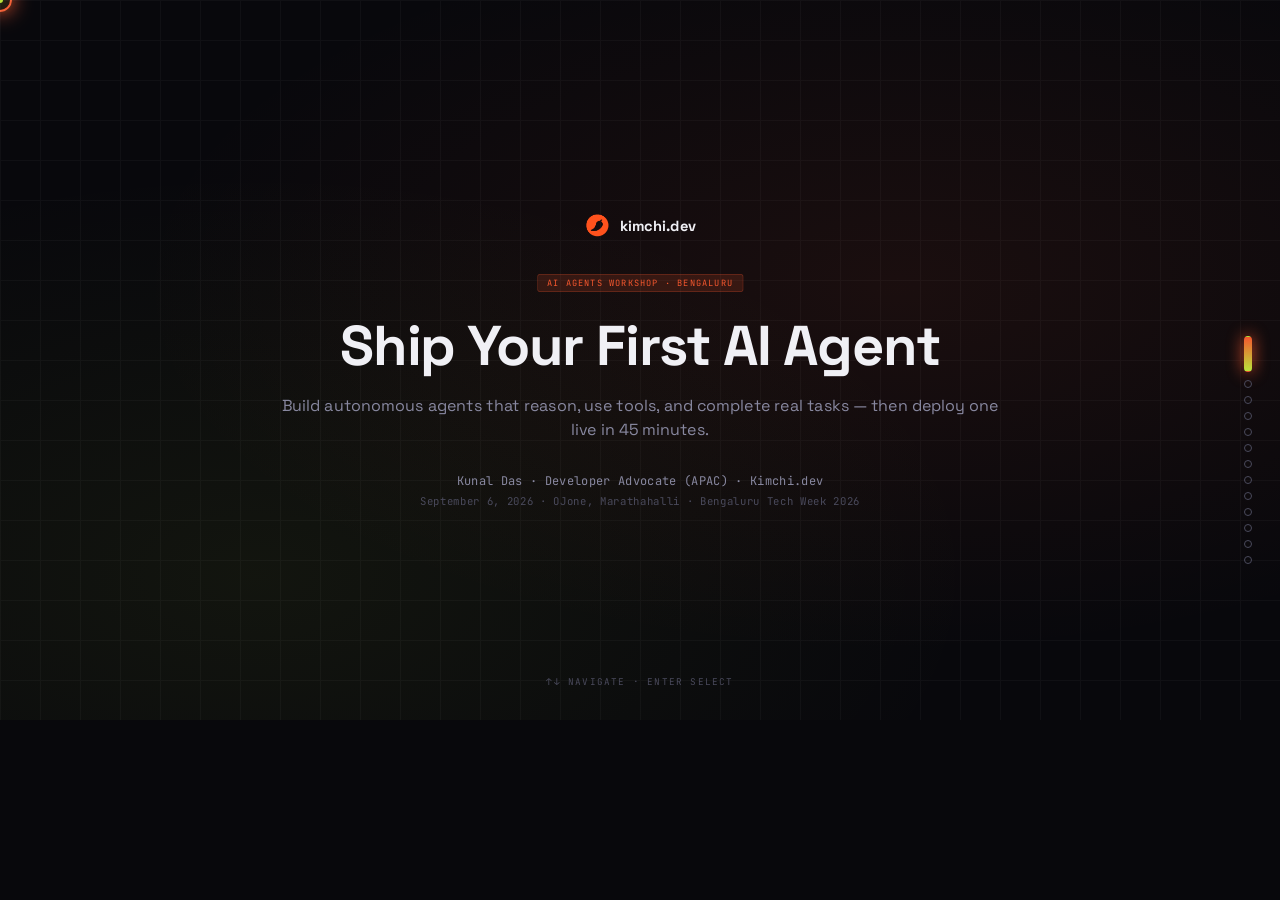
==== 2026/ai-agents-workshop-blr/index.html @ e50d5285 "Add AI Agents Workshop BLR deck (Sep 6, 2026)" ====
<!DOCTYPE html>
<html lang="en">
<head>
<meta charset="UTF-8">
<meta name="viewport" content="width=device-width, initial-scale=1.0">
<title>Ship Your First AI Agent — AI Agents Workshop BLR | Kunal Das</title>
<link rel="preconnect" href="https://fonts.googleapis.com">
<link rel="preconnect" href="https://fonts.gstatic.com" crossorigin>
<link href="https://fonts.googleapis.com/css2?family=Space+Grotesk:wght@400;500;600;700&family=JetBrains+Mono:wght@400;500;700&display=swap" rel="stylesheet">
<style>
/* === CSS PROPERTIES — KIMCHI BRAND === */
:root {
    --chili-red: #F4572E; --chili-red-dim: rgba(244,87,46,0.15);
    --kimchi-lime: #BBE33B; --kimchi-lime-dim: rgba(187,227,59,0.15);
    --terminal-black: #08080C; --panel-charcoal: #12121A;
    --panel-steel: #1E1E28; --hairline: #2A2A38;
    --off-white: #F0F0F5; --muted-gray: #8888A0; --dim-gray: #4A4A5C;
    --savings-green: #28C840; --alert-amber: #FEBC2E; --burn-red: #FF5F57;
    --font-display: 'Space Grotesk', system-ui, sans-serif;
    --font-body: 'Space Grotesk', system-ui, sans-serif;
    --font-mono: 'JetBrains Mono', monospace;
    --ease-expo: cubic-bezier(0.16,1,0.3,1);
    --ease-back: cubic-bezier(0.34,1.56,0.64,1);
}

/* === RESET === */
* { margin:0; padding:0; box-sizing:border-box; }
html,body { width:100%; height:100%; margin:0; overflow:hidden; background:var(--terminal-black); font-family:var(--font-body); color:var(--off-white); cursor:none; }

/* === VIEWPORT + STAGE === */
.deck-viewport { position:fixed; inset:0; overflow:hidden; background:var(--terminal-black); }
.deck-stage { position:absolute; left:0; top:0; width:1920px; height:1080px; overflow:hidden; transform-origin:0 0; background:var(--terminal-black); }
.slide { position:absolute; inset:0; width:1920px; height:1080px; overflow:hidden; display:block; visibility:hidden; opacity:0; pointer-events:none; background:var(--terminal-black); }
.slide.active,.slide.visible { visibility:visible; opacity:1; pointer-events:auto; z-index:1; }
img,video,canvas,svg { max-width:100%; max-height:100%; }

@media print {
    html,body { width:1920px; height:auto; overflow:visible; background:#fff; cursor:auto; }
    .deck-viewport { position:static; overflow:visible; background:#fff; }
    .deck-stage { position:static; width:auto; height:auto; transform:none !important; background:none; }
    .slide { position:relative; display:block !important; visibility:visible !important; opacity:1 !important; pointer-events:auto !important; width:1920px; height:1080px; break-after:page; page-break-after:always; }
    .slide:last-child { break-after:auto; page-break-after:auto; }
    .deck-controls,.custom-cursor,.cursor-dot,.page-indicator { display:none !important; }
}
@media (prefers-reduced-motion:reduce) { *,*::before,*::after { animation-duration:0.01ms !important; transition-duration:0.2s !important; } }

/* === CUSTOM CURSOR === */
.custom-cursor { position:fixed; width:24px; height:24px; border:2px solid var(--chili-red); border-radius:50%; pointer-events:none; z-index:10000; transform:translate(-50%,-50%); transition:width 0.2s var(--ease-expo),height 0.2s var(--ease-expo),border-color 0.2s,background 0.2s; box-shadow:0 0 20px var(--chili-red),inset 0 0 10px rgba(244,87,46,0.2); mix-blend-mode:screen; }
.cursor-dot { position:fixed; width:6px; height:6px; background:var(--kimchi-lime); border-radius:50%; pointer-events:none; z-index:10001; transform:translate(-50%,-50%); box-shadow:0 0 12px var(--kimchi-lime); }
.custom-cursor.hover { width:56px; height:56px; border-color:var(--kimchi-lime); background:rgba(187,227,59,0.1); box-shadow:0 0 40px var(--kimchi-lime); }

/* === PAGE INDICATOR === */
.page-indicator { position:fixed; right:28px; top:50%; transform:translateY(-50%); z-index:1000; display:flex; flex-direction:column; gap:8px; align-items:center; }
.page-dot { width:8px; height:8px; border-radius:50%; border:1px solid var(--dim-gray); background:transparent; cursor:none; transition:all 0.4s var(--ease-back); }
.page-dot:hover { border-color:var(--chili-red); transform:scale(1.4); }
.page-dot.active { width:8px; height:36px; border-radius:4px; background:linear-gradient(180deg,var(--chili-red),var(--kimchi-lime)); border-color:transparent; box-shadow:0 0 16px var(--chili-red); animation:dotPulse 2s ease-in-out infinite; }
.page-dot.completed { background:var(--kimchi-lime); border-color:transparent; box-shadow:0 0 6px var(--kimchi-lime); }
@keyframes dotPulse { 0%,100%{box-shadow:0 0 16px var(--chili-red);} 50%{box-shadow:0 0 28px var(--chili-red),0 0 48px rgba(244,87,46,0.3);} }

/* === SLIDE CHROME === */
.slide-inner { position:relative; width:100%; height:100%; padding:80px; display:flex; flex-direction:column; }
.section-tag { position:absolute; top:48px; left:80px; font-family:var(--font-mono); font-size:13px; letter-spacing:0.2em; text-transform:uppercase; padding:8px 18px; border:1px solid var(--hairline); border-radius:4px; background:rgba(18,18,26,0.8); backdrop-filter:blur(10px); display:flex; align-items:center; gap:10px; }
.section-tag::before { content:""; width:8px; height:8px; border-radius:50%; display:inline-block; }
.section-tag.setup { color:var(--kimchi-lime); border-color:rgba(187,227,59,0.4); } .section-tag.setup::before { background:var(--kimchi-lime); box-shadow:0 0 10px var(--kimchi-lime); }
.section-tag.problem { color:var(--burn-red); border-color:rgba(255,95,87,0.4); } .section-tag.problem::before { background:var(--burn-red); box-shadow:0 0 10px var(--burn-red); }
.section-tag.product { color:var(--chili-red); border-color:rgba(244,87,46,0.4); } .section-tag.product::before { background:var(--chili-red); box-shadow:0 0 10px var(--chili-red); }
.section-tag.how { color:var(--kimchi-lime); border-color:rgba(187,227,59,0.4); } .section-tag.how::before { background:var(--kimchi-lime); box-shadow:0 0 10px var(--kimchi-lime); }
.section-tag.governance { color:var(--alert-amber); border-color:rgba(254,188,46,0.4); } .section-tag.governance::before { background:var(--alert-amber); box-shadow:0 0 10px var(--alert-amber); }
.section-tag.challenge { color:var(--chili-red); border-color:rgba(244,87,46,0.4); } .section-tag.challenge::before { background:var(--chili-red); box-shadow:0 0 10px var(--chili-red); }
.section-tag.proof { color:var(--savings-green); border-color:rgba(40,200,64,0.4); } .section-tag.proof::before { background:var(--savings-green); box-shadow:0 0 10px var(--savings-green); }
.section-tag.demo { color:var(--kimchi-lime); border-color:rgba(187,227,59,0.4); } .section-tag.demo::before { background:var(--kimchi-lime); box-shadow:0 0 10px var(--kimchi-lime); }
.source-cite { position:absolute; bottom:40px; left:80px; font-family:var(--font-mono); font-size:14px; color:var(--muted-gray); }
.source-cite::before { content:"▸ "; color:var(--chili-red); }

/* === TYPOGRAPHY === */
.slide-title { font-family:var(--font-display); font-size:60px; line-height:1.15; letter-spacing:-0.02em; font-weight:700; color:var(--off-white); }
.slide-subtitle { font-size:24px; line-height:1.5; color:var(--muted-gray); font-weight:400; max-width:1100px; }
.h2 { font-family:var(--font-display); font-size:44px; line-height:1.15; font-weight:700; }
.h3 { font-size:26px; font-weight:600; line-height:1.25; }
.body-text { font-size:20px; line-height:1.6; color:var(--off-white); }
.body-lg { font-size:22px; line-height:1.5; color:var(--off-white); }
.caption { font-size:15px; color:var(--muted-gray); line-height:1.4; }
.mono { font-family:var(--font-mono); }
.accent-red { color:var(--chili-red); } .accent-lime { color:var(--kimchi-lime); } .accent-green { color:var(--savings-green); } .accent-amber { color:var(--alert-amber); } .accent-burn { color:var(--burn-red); }

/* === HERO NUMBERS === */
.hero-number { font-family:var(--font-display); font-size:100px; line-height:1.1; letter-spacing:-0.02em; font-weight:700; font-variant-numeric:tabular-nums; }
.big-stat { font-family:var(--font-display); font-size:64px; line-height:1.1; font-weight:700; font-variant-numeric:tabular-nums; }

/* === CARDS === */
.card { background:rgba(18,18,26,0.7); backdrop-filter:blur(12px); border:1px solid var(--hairline); border-radius:12px; padding:32px; }
.card-accent-red { border-left:3px solid var(--chili-red); } .card-accent-lime { border-left:3px solid var(--kimchi-lime); } .card-accent-burn { border-left:3px solid var(--burn-red); } .card-accent-amber { border-left:3px solid var(--alert-amber); } .card-accent-green { border-left:3px solid var(--savings-green); }

/* === TERMINAL === */
.terminal { background:var(--panel-charcoal); border:1px solid var(--hairline); border-radius:12px; overflow:hidden; box-shadow:0 20px 60px rgba(0,0,0,0.5); }
.terminal-titlebar { height:40px; background:var(--panel-steel); display:flex; align-items:center; padding:0 16px; gap:8px; border-bottom:1px solid var(--hairline); }
.terminal-dot { width:12px; height:12px; border-radius:50%; }
.terminal-dot.red { background:var(--burn-red); } .terminal-dot.yellow { background:var(--alert-amber); } .terminal-dot.green { background:var(--savings-green); }
.terminal-title { flex:1; text-align:center; font-family:var(--font-mono); font-size:14px; color:var(--muted-gray); }
.terminal-body { padding:24px; font-family:var(--font-mono); font-size:18px; line-height:1.7; color:var(--off-white); }
.terminal-body .prompt { color:var(--chili-red); } .terminal-body .cmd { color:var(--off-white); } .terminal-body .ok { color:var(--kimchi-lime); } .terminal-body .check { color:var(--savings-green); } .terminal-body .pending { color:var(--muted-gray); } .terminal-body .warn { color:var(--alert-amber); } .terminal-body .dim { color:var(--dim-gray); }
.cursor::after { content:"▋"; color:var(--chili-red); animation:blink 1s steps(1) infinite; }
@keyframes blink { 50%{opacity:0;} }

/* === QR CODE === */
.qr-container { background:var(--off-white); padding:20px; border-radius:12px; display:inline-block; }
.qr-container img { width:200px; height:200px; display:block; }
.qr-label { font-family:var(--font-mono); font-size:14px; color:var(--muted-gray); text-align:center; margin-top:12px; letter-spacing:0.1em; text-transform:uppercase; }

/* === LOGO === */
.kimchi-logo { display:inline-flex; align-items:center; gap:14px; }
.kimchi-logo img { width:40px; height:40px; }
.kimchi-logo-text { font-family:var(--font-display); font-size:22px; font-weight:700; color:var(--off-white); letter-spacing:-0.01em; }

/* === GRID HELPER === */
.grid-2 { display:grid; grid-template-columns:1fr 1fr; gap:32px; }
.grid-3 { display:grid; grid-template-columns:1fr 1fr 1fr; gap:24px; }
.grid-4 { display:grid; grid-template-columns:1fr 1fr 1fr 1fr; gap:24px; }

/* === FLOW ARROW === */
.flow-arrow { display:flex; align-items:center; justify-content:center; color:var(--chili-red); font-size:32px; }

/* === BADGE === */
.badge { display:inline-block; padding:4px 14px; border-radius:4px; font-family:var(--font-mono); font-size:13px; letter-spacing:0.1em; text-transform:uppercase; }
.badge-red { background:var(--chili-red-dim); color:var(--chili-red); border:1px solid rgba(244,87,46,0.3); }
.badge-lime { background:var(--kimchi-lime-dim); color:var(--kimchi-lime); border:1px solid rgba(187,227,59,0.3); }
.badge-amber { background:rgba(254,188,46,0.15); color:var(--alert-amber); border:1px solid rgba(254,188,46,0.3); }

/* === ENTRANCE ANIMATIONS === */
.bp-reveal-fade { opacity:0; animation:bp-anim-fade 600ms ease forwards; }
.bp-reveal-up { opacity:0; animation:bp-anim-up 700ms cubic-bezier(0.2,0.7,0.2,1) forwards; }
.bp-reveal-left { opacity:0; animation:bp-anim-left 700ms cubic-bezier(0.2,0.7,0.2,1) forwards; }
.bp-reveal-right { opacity:0; animation:bp-anim-right 700ms cubic-bezier(0.2,0.7,0.2,1) forwards; }
.bp-reveal-scale { opacity:0; animation:bp-anim-scale 700ms cubic-bezier(0.2,0.7,0.2,1) forwards; }
@keyframes bp-anim-fade { from{opacity:0;} to{opacity:1;} }
@keyframes bp-anim-up { from{opacity:0;transform:translateY(24px);} to{opacity:1;transform:translateY(0);} }
@keyframes bp-anim-left { from{opacity:0;transform:translateX(-32px);} to{opacity:1;transform:translateX(0);} }
@keyframes bp-anim-right { from{opacity:0;transform:translateX(32px);} to{opacity:1;transform:translateX(0);} }
@keyframes bp-anim-scale { from{opacity:0;transform:scale(0.94);} to{opacity:1;transform:scale(1);} }

/* === COVER SLIDE SPECIAL === */
.cover-bg { position:absolute; inset:0; background:radial-gradient(ellipse at 70% 40%, rgba(244,87,46,0.08), transparent 60%), radial-gradient(ellipse at 20% 80%, rgba(187,227,59,0.06), transparent 50%); }
.cover-grid-pattern { position:absolute; inset:0; opacity:0.03; background-image:linear-gradient(var(--off-white) 1px,transparent 1px),linear-gradient(90deg,var(--off-white) 1px,transparent 1px); background-size:60px 60px; }
</style>
</head>
<body>

<div class="custom-cursor" id="cursor"></div>
<div class="cursor-dot" id="cursorDot"></div>
<div class="page-indicator" id="pageIndicator"></div>

<div class="deck-viewport">
<div class="deck-stage" id="stage">

<!-- ============================================================
     Slide 1 — Cover / Title
     ============================================================ -->
<section class="slide active" id="slide-0">
<div class="cover-grid-pattern"></div>
<div class="cover-bg"></div>
<div class="slide-inner" style="justify-content:center;align-items:center;text-align:center;">
    <div class="bp-reveal-scale" style="margin-bottom:48px;">
        <div class="kimchi-logo" style="justify-content:center;">
            <img src="[data-uri]" alt="Kimchi logo">
            <span class="kimchi-logo-text">kimchi.dev</span>
        </div>
    </div>
    <div class="bp-reveal-up" style="animation-delay:0.15s;">
        <span class="badge badge-red">AI Agents Workshop · Bengaluru</span>
    </div>
    <h1 class="slide-title bp-reveal-up" style="font-size:84px;margin-top:32px;animation-delay:0.3s;">Ship Your First AI Agent</h1>
    <p class="slide-subtitle bp-reveal-up" style="margin-top:24px;animation-delay:0.45s;text-align:center;">Build autonomous agents that reason, use tools, and complete real tasks — then deploy one live in 45 minutes.</p>
    <div class="bp-reveal-up" style="margin-top:48px;animation-delay:0.6s;">
        <p class="mono" style="color:var(--muted-gray);font-size:18px;">Kunal Das · Developer Advocate (APAC) · Kimchi.dev</p>
        <p class="mono" style="color:var(--dim-gray);font-size:16px;margin-top:8px;">September 6, 2026 · OJone, Marathahalli · Bengaluru Tech Week 2026</p>
    </div>
    <div class="bp-reveal-fade" style="position:absolute;bottom:48px;left:50%;transform:translateX(-50%);animation-delay:0.8s;">
        <p class="mono" style="color:var(--dim-gray);font-size:14px;letter-spacing:0.2em;">↑↓ NAVIGATE · ENTER SELECT</p>
    </div>
</div>
</section>

<!-- ============================================================
     Slide 2 — Welcome + Setup
     ============================================================ -->
<section class="slide" id="slide-1">
<div class="slide-inner">
    <div class="section-tag setup">01 · Setup</div>
    <h2 class="slide-title bp-reveal-up" style="margin-top:60px;">Get Ready in 60 Seconds</h2>
    <p class="slide-subtitle bp-reveal-up" style="margin-top:16px;animation-delay:0.1s;">Install Kimchi, grab an API key, and register for the workshop.</p>
    <div style="display:grid;grid-template-columns:1.2fr 1fr;gap:40px;margin-top:48px;">
        <div class="bp-reveal-up" style="animation-delay:0.2s;">
            <div class="terminal">
                <div class="terminal-titlebar">
                    <span class="terminal-dot red"></span><span class="terminal-dot yellow"></span><span class="terminal-dot green"></span>
                    <span class="terminal-title">~/workshop — bash</span>
                </div>
                <div class="terminal-body">
                    <div><span class="prompt">$</span> <span class="cmd">curl -fsSL https://github.com/getkimchi/kimchi/releases/latest/download/install.sh | bash</span></div>
                    <div class="dim">↓ Installing Kimchi CLI...</div>
                    <div><span class="check">✓</span> <span class="ok">Kimchi installed</span> <span class="dim">v0.0.26</span></div>
                    <div style="height:12px;"></div>
                    <div><span class="prompt">$</span> <span class="cmd">kimchi setup</span></div>
                    <div class="dim">↓ Enter your API key when prompted</div>
                    <div><span class="check">✓</span> <span class="ok">Config saved to ~/.config/kimchi/config.json</span></div>
                    <div style="height:12px;"></div>
                    <div><span class="prompt">$</span> <span class="cmd">kimchi</span></div>
                    <div class="ok">Welcome to Kimchi — pick a /ferment workflow</div>
                    <div class="cursor"></div>
                </div>
            </div>
            <p class="caption bp-reveal-fade" style="margin-top:16px;animation-delay:0.4s;">Don't have an API key? We are distributing keys at the front desk. BYOK (OpenAI, Anthropic, GitHub Copilot) also works.</p>
        </div>
        <div class="bp-reveal-right" style="animation-delay:0.3s;display:flex;flex-direction:column;align-items:center;justify-content:center;">
            <div class="card card-accent-lime" style="text-align:center;padding:40px;">
                <h3 class="h3 accent-lime" style="margin-bottom:20px;">Scan to Register</h3>
                <div class="qr-container">
                    <img src="[data-uri]" alt="QR code for registration form">
                </div>
                <p class="qr-label">Registration Form</p>
                <p class="body-text" style="margin-top:20px;font-size:18px;">Drop your email + GitHub handle.<br>We'll send materials and your API key.</p>
            </div>
        </div>
    </div>
</div>
</section>

<!-- ============================================================
     Slide 3 — Why Agents Are Hard
     ============================================================ -->
<section class="slide" id="slide-2">
<div class="slide-inner">
    <div class="section-tag problem">02 · The Problem</div>
    <h2 class="slide-title bp-reveal-up" style="margin-top:60px;">Building Agents That <span class="accent-burn">Actually Work</span> Is Hard</h2>
    <p class="slide-subtitle bp-reveal-up" style="margin-top:16px;animation-delay:0.1s;">Everyone talks about AI agents. Almost no one ships one to production. Here's why.</p>
    <div class="grid-3" style="margin-top:56px;">
        <div class="card card-accent-burn bp-reveal-up" style="animation-delay:0.2s;">
            <div class="mono accent-burn" style="font-size:14px;letter-spacing:0.15em;margin-bottom:16px;">PROBLEM 01</div>
            <h3 class="h3" style="margin-bottom:16px;">Model Roulette</h3>
            <p class="body-text" style="color:var(--muted-gray);">Which model? GPT? Claude? DeepSeek? Each has strengths, weaknesses, and very different costs. Picking wrong means bad output or blown budgets.</p>
        </div>
        <div class="card card-accent-amber bp-reveal-up" style="animation-delay:0.35s;">
            <div class="mono accent-amber" style="font-size:14px;letter-spacing:0.15em;margin-bottom:16px;">PROBLEM 02</div>
            <h3 class="h3" style="margin-bottom:16px;">Tool Integration Hell</h3>
            <p class="body-text" style="color:var(--muted-gray);">Your agent needs to read files, call APIs, run code, search the web. Wiring each tool manually is fragile glue code that breaks on every update.</p>
        </div>
        <div class="card card-accent-red bp-reveal-up" style="animation-delay:0.5s;">
            <div class="mono accent-red" style="font-size:14px;letter-spacing:0.15em;margin-bottom:16px;">PROBLEM 03</div>
            <h3 class="h3" style="margin-bottom:16px;">No Guardrails</h3>
            <p class="body-text" style="color:var(--muted-gray);">Agents run autonomously — but who watches the spend? Who reviews the output? Without governance, you get hallucinations, security holes, and surprise bills.</p>
        </div>
    </div>
    <div class="bp-reveal-fade" style="margin-top:48px;animation-delay:0.7s;">
        <p class="body-lg" style="text-align:center;color:var(--off-white);">The gap between a <span class="accent-burn">cool demo</span> and a <span class="accent-lime">shipped product</span> is governance, cost control, and quality review.</p>
    </div>
    <div class="source-cite">kimchi.dev</div>
</div>
</section>

<!-- ============================================================
     Slide 4 — What Is an AI Agent?
     ============================================================ -->
<section class="slide" id="slide-3">
<div class="slide-inner">
    <div class="section-tag product">03 · Fundamentals</div>
    <h2 class="slide-title bp-reveal-up" style="margin-top:60px;">What Is an AI Agent?</h2>
    <p class="slide-subtitle bp-reveal-up" style="margin-top:16px;animation-delay:0.1s;">Not a chatbot. Not an API call. An autonomous system that reasons, decides, and acts.</p>
    <div style="display:grid;grid-template-columns:1fr 1fr 1fr;gap:32px;margin-top:56px;align-items:stretch;">
        <div class="card bp-reveal-up" style="animation-delay:0.2s;text-align:center;">
            <div style="font-size:48px;margin-bottom:20px;">🧠</div>
            <h3 class="h3 accent-red" style="margin-bottom:16px;">LLM Brain</h3>
            <p class="body-text" style="color:var(--muted-gray);">The reasoning engine. Takes context, decides what to do next, plans multi-step tasks. Not just generating text — choosing actions.</p>
        </div>
        <div class="card bp-reveal-up" style="animation-delay:0.35s;text-align:center;">
            <div style="font-size:48px;margin-bottom:20px;">🔧</div>
            <h3 class="h3 accent-lime" style="margin-bottom:16px;">Tools</h3>
            <p class="body-text" style="color:var(--muted-gray);">File I/O, shell commands, web search, API calls, code execution. The agent picks the right tool for the job — no manual glue code.</p>
        </div>
        <div class="card bp-reveal-up" style="animation-delay:0.5s;text-align:center;">
            <div style="font-size:48px;margin-bottom:20px;">🔁</div>
            <h3 class="h3 accent-amber" style="margin-bottom:16px;">Reasoning Loop</h3>
            <p class="body-text" style="color:var(--muted-gray);">Observe → Think → Act → Observe. The agent runs this loop autonomously until the task is done — or until guardrails stop it.</p>
        </div>
    </div>
    <div class="bp-reveal-scale" style="margin-top:56px;animation-delay:0.65s;">
        <div class="terminal" style="max-width:900px;margin:0 auto;">
            <div class="terminal-body" style="text-align:center;font-size:20px;">
                <span class="prompt">user:</span> <span class="cmd">Build me a portfolio website and deploy it</span><br>
                <span style="height:8px;display:block;"></span>
                <span class="ok">agent:</span> <span class="dim">→ plan milestones → scaffold project → write components → review quality → deploy</span> <span class="check">✓</span>
            </div>
        </div>
    </div>
    <div class="source-cite">docs.kimchi.dev</div>
</div>
</section>

<!-- ============================================================
     Slide 5 — Agent vs Chatbot: When to Use
     ============================================================ -->
<section class="slide" id="slide-4">
<div class="slide-inner">
    <div class="section-tag how">04 · When to Use</div>
    <h2 class="slide-title bp-reveal-up" style="margin-top:60px;">Agent vs Chatbot — Know the Difference</h2>
    <p class="slide-subtitle bp-reveal-up" style="margin-top:16px;animation-delay:0.1s;">Agents are powerful. They are also expensive and unpredictable. Use the right tool.</p>
    <div class="grid-2" style="margin-top:56px;">
        <div class="card card-accent-amber bp-reveal-left" style="animation-delay:0.2s;">
            <div style="display:flex;align-items:center;gap:16px;margin-bottom:24px;">
                <span style="font-size:36px;">💬</span>
                <h3 class="h3 accent-amber">Chatbot</h3>
            </div>
            <p class="mono" style="color:var(--muted-gray);font-size:14px;margin-bottom:20px;letter-spacing:0.1em;">SINGLE TURN · NO TOOLS · NO AUTONOMY</p>
            <div style="display:flex;flex-direction:column;gap:16px;">
                <div><span class="accent-green">✓</span> <span class="body-text">Answering questions, generating text</span></div>
                <div><span class="accent-green">✓</span> <span class="body-text">Summarization, translation, brainstorming</span></div>
                <div><span class="accent-green">✓</span> <span class="body-text">Cheap, predictable, fast</span></div>
                <div style="height:1px;background:var(--hairline);margin:8px 0;"></div>
                <div><span class="accent-burn">✗</span> <span class="body-text" style="color:var(--muted-gray);">Cannot take actions or run code</span></div>
                <div><span class="accent-burn">✗</span> <span class="body-text" style="color:var(--muted-gray);">No memory across sessions</span></div>
            </div>
        </div>
        <div class="card card-accent-lime bp-reveal-right" style="animation-delay:0.35s;">
            <div style="display:flex;align-items:center;gap:16px;margin-bottom:24px;">
                <span style="font-size:36px;">🤖</span>
                <h3 class="h3 accent-lime">Agent</h3>
            </div>
            <p class="mono" style="color:var(--muted-gray);font-size:14px;margin-bottom:20px;letter-spacing:0.1em;">MULTI-STEP · TOOL USE · AUTONOMOUS</p>
            <div style="display:flex;flex-direction:column;gap:16px;">
                <div><span class="accent-green">✓</span> <span class="body-text">Build, test, and deploy real software</span></div>
                <div><span class="accent-green">✓</span> <span class="body-text">Multi-step tasks with self-correction</span></div>
                <div><span class="accent-green">✓</span> <span class="body-text">Uses tools, reads files, runs commands</span></div>
                <div style="height:1px;background:var(--hairline);margin:8px 0;"></div>
                <div><span class="accent-burn">!</span> <span class="body-text" style="color:var(--muted-gray);">Needs guardrails — spend caps, review</span></div>
                <div><span class="accent-burn">!</span> <span class="body-text" style="color:var(--muted-gray);">More tokens, more cost, less predictable</span></div>
            </div>
        </div>
    </div>
    <div class="bp-reveal-fade" style="margin-top:40px;animation-delay:0.55s;">
        <p class="body-lg" style="text-align:center;color:var(--muted-gray);"><span class="accent-red">Rule of thumb:</span> If the task needs one response, use a chatbot. If it needs a plan, tools, and multiple steps — use an agent.</p>
    </div>
    <div class="source-cite">docs.kimchi.dev/concepts/agents</div>
</div>
</section>

<!-- ============================================================
     Slide 6 — What Is Kimchi?
     ============================================================ -->
<section class="slide" id="slide-5">
<div class="slide-inner">
    <div class="section-tag product">05 · The Platform</div>
    <h2 class="slide-title bp-reveal-up" style="margin-top:60px;">What Is <span class="accent-red">Kimchi</span>?</h2>
    <p class="slide-subtitle bp-reveal-up" style="margin-top:16px;animation-delay:0.1s;">A CLI coding agent, inference layer, and spend console — all in one. Powered by open-source models.</p>
    <div class="grid-4" style="margin-top:56px;">
        <div class="card card-accent-red bp-reveal-up" style="animation-delay:0.2s;">
            <div class="mono accent-red" style="font-size:13px;letter-spacing:0.15em;margin-bottom:16px;">PILLAR 01</div>
            <h3 class="h3" style="margin-bottom:12px;">Models</h3>
            <p class="body-text" style="color:var(--muted-gray);font-size:18px;">Multi-model orchestration. 50+ models. No lock-in. Open-source first.</p>
        </div>
        <div class="card card-accent-lime bp-reveal-up" style="animation-delay:0.3s;">
            <div class="mono accent-lime" style="font-size:13px;letter-spacing:0.15em;margin-bottom:16px;">PILLAR 02</div>
            <h3 class="h3" style="margin-bottom:12px;">Data</h3>
            <p class="body-text" style="color:var(--muted-gray);font-size:18px;">VPC deployment. Data residency. Open-weight models that can't call home.</p>
        </div>
        <div class="card card-accent-amber bp-reveal-up" style="animation-delay:0.4s;">
            <div class="mono accent-amber" style="font-size:13px;letter-spacing:0.15em;margin-bottom:16px;">PILLAR 03</div>
            <h3 class="h3" style="margin-bottom:12px;">Quality</h3>
            <p class="body-text" style="color:var(--muted-gray);font-size:18px;">Every task graded before it ships. Evaluator role self-verifies each milestone.</p>
        </div>
        <div class="card card-accent-green bp-reveal-up" style="animation-delay:0.5s;">
            <div class="mono accent-green" style="font-size:13px;letter-spacing:0.15em;margin-bottom:16px;">PILLAR 04</div>
            <h3 class="h3" style="margin-bottom:12px;">Spend</h3>
            <p class="body-text" style="color:var(--muted-gray);font-size:18px;">Per-developer, per-team, per-tag cost attribution. Hard budget caps that enforce.</p>
        </div>
    </div>
    <div class="bp-reveal-scale" style="margin-top:48px;animation-delay:0.65s;">
        <div class="terminal" style="max-width:700px;margin:0 auto;">
            <div class="terminal-body" style="text-align:center;font-size:22px;">
                <span class="dim">The governed AI coding platform.</span><br>
                <span class="ok">Build with freedom. Start in 60 seconds.</span>
            </div>
        </div>
    </div>
    <div class="source-cite">kimchi.dev</div>
</div>
</section>

<!-- ============================================================
     Slide 7 — Multi-Model Orchestration
     ============================================================ -->
<section class="slide" id="slide-6">
<div class="slide-inner">
    <div class="section-tag how">06 · How It Works</div>
    <h2 class="slide-title bp-reveal-up" style="margin-top:60px;">Multi-Model Orchestration</h2>
    <p class="slide-subtitle bp-reveal-up" style="margin-top:16px;animation-delay:0.1s;">Different models for different jobs. Kimchi routes automatically — you get the best output at the lowest cost.</p>
    <div style="display:flex;align-items:center;justify-content:center;gap:24px;margin-top:64px;">
        <div class="card card-accent-red bp-reveal-left" style="animation-delay:0.2s;text-align:center;width:260px;">
            <div class="mono accent-red" style="font-size:14px;letter-spacing:0.15em;margin-bottom:12px;">ROLE</div>
            <h3 class="h3 accent-red" style="margin-bottom:16px;">Orchestrator</h3>
            <p class="body-text" style="color:var(--muted-gray);font-size:18px;">Main loop. Classifies the task, decides who does what, delegates.</p>
            <p class="mono" style="color:var(--dim-gray);font-size:13px;margin-top:16px;">e.g. kimi-k2.7</p>
        </div>
        <div class="flow-arrow bp-reveal-fade" style="animation-delay:0.35s;">→</div>
        <div class="card card-accent-lime bp-reveal-up" style="animation-delay:0.4s;text-align:center;width:260px;">
            <div class="mono accent-lime" style="font-size:14px;letter-spacing:0.15em;margin-bottom:12px;">ROLE</div>
            <h3 class="h3 accent-lime" style="margin-bottom:16px;">Builder</h3>
            <p class="body-text" style="color:var(--muted-gray);font-size:18px;">Writes the code. Implements features, fixes bugs, runs tests.</p>
            <p class="mono" style="color:var(--dim-gray);font-size:13px;margin-top:16px;">e.g. minimax-m3</p>
        </div>
        <div class="flow-arrow bp-reveal-fade" style="animation-delay:0.55s;">→</div>
        <div class="card card-accent-amber bp-reveal-right" style="animation-delay:0.6s;text-align:center;width:260px;">
            <div class="mono accent-amber" style="font-size:14px;letter-spacing:0.15em;margin-bottom:12px;">ROLE</div>
            <h3 class="h3 accent-amber" style="margin-bottom:16px;">Reviewer</h3>
            <p class="body-text" style="color:var(--muted-gray);font-size:18px;">Grades every output. Catches bugs, enforces quality before it ships.</p>
            <p class="mono" style="color:var(--dim-gray);font-size:13px;margin-top:16px;">e.g. claude-sonnet</p>
        </div>
    </div>
    <div class="bp-reveal-fade" style="margin-top:56px;animation-delay:0.75s;">
        <div class="grid-3" style="max-width:1100px;margin:0 auto;">
            <div style="text-align:center;"><span class="big-stat accent-lime">1/13</span><p class="caption" style="margin-top:8px;">Cost of frontier models</p></div>
            <div style="text-align:center;"><span class="big-stat accent-red">50+</span><p class="caption" style="margin-top:8px;">Models supported</p></div>
            <div style="text-align:center;"><span class="big-stat accent-amber">0</span><p class="caption" style="margin-top:8px;">Lock-in. Ever.</p></div>
        </div>
    </div>
    <div class="source-cite">kimchi.dev · app.kimchi.dev</div>
</div>
</section>

<!-- ============================================================
     Slide 8 — /ferment Workflow
     ============================================================ -->
<section class="slide" id="slide-7">
<div class="slide-inner">
    <div class="section-tag how">07 · Feature Deep Dive</div>
    <h2 class="slide-title bp-reveal-up" style="margin-top:60px;"><span class="accent-red">/ferment</span> — Multi-Session Projects</h2>
    <p class="slide-subtitle bp-reveal-up" style="margin-top:16px;animation-delay:0.1s;">Break a task into milestones, self-evaluate, and deliver — with minimal interruptions. State persists across sessions.</p>
    <div style="display:grid;grid-template-columns:1fr 1.3fr;gap:40px;margin-top:48px;">
        <div class="bp-reveal-left" style="animation-delay:0.2s;">
            <div style="display:flex;flex-direction:column;gap:20px;">
                <div class="card card-accent-red" style="padding:24px;">
                    <div class="mono accent-red" style="font-size:13px;margin-bottom:8px;">STEP 01</div>
                    <h3 class="h3" style="font-size:22px;margin-bottom:8px;">Plan</h3>
                    <p class="body-text" style="color:var(--muted-gray);font-size:18px;">Agent breaks the goal into structured milestones with clear acceptance criteria.</p>
                </div>
                <div class="card card-accent-lime" style="padding:24px;">
                    <div class="mono accent-lime" style="font-size:13px;margin-bottom:8px;">STEP 02</div>
                    <h3 class="h3" style="font-size:22px;margin-bottom:8px;">Build + Self-Evaluate</h3>
                    <p class="body-text" style="color:var(--muted-gray);font-size:18px;">Each milestone is built, then graded by the reviewer role before moving on.</p>
                </div>
                <div class="card card-accent-green" style="padding:24px;">
                    <div class="mono accent-green" style="font-size:13px;margin-bottom:8px;">STEP 03</div>
                    <h3 class="h3" style="font-size:22px;margin-bottom:8px;">Deliver</h3>
                    <p class="body-text" style="color:var(--muted-gray);font-size:18px;">Quality-verified output. State saved — resume any session, pick up where you left off.</p>
                </div>
            </div>
        </div>
        <div class="bp-reveal-right" style="animation-delay:0.35s;">
            <div class="terminal">
                <div class="terminal-titlebar">
                    <span class="terminal-dot red"></span><span class="terminal-dot yellow"></span><span class="terminal-dot green"></span>
                    <span class="terminal-title">~/my-portfolio — kimchi</span>
                </div>
                <div class="terminal-body" style="font-size:16px;">
                    <div><span class="prompt">$</span> <span class="cmd">kimchi --ferment "Build a portfolio website"</span></div>
                    <div class="dim">↓ Analyzing task...</div>
                    <div style="height:8px;"></div>
                    <div><span class="warn">▸ MILESTONE 1:</span> <span class="cmd">Scaffold project structure</span></div>
                    <div class="dim">  Planning files, components, routing...</div>
                    <div><span class="check">✓</span> <span class="ok">Complete — index.html, style.css, app.js</span></div>
                    <div style="height:8px;"></div>
                    <div><span class="warn">▸ MILESTONE 2:</span> <span class="cmd">Build hero + about sections</span></div>
                    <div class="dim">  Writing components...</div>
                    <div><span class="check">✓</span> <span class="ok">Reviewer grade: 92/100</span></div>
                    <div style="height:8px;"></div>
                    <div><span class="warn">▸ MILESTONE 3:</span> <span class="cmd">Add projects gallery</span></div>
                    <div class="dim">  Building responsive grid...</div>
                    <div><span class="pending">● In progress...</span></div>
                    <div class="cursor"></div>
                </div>
            </div>
            <p class="caption bp-reveal-fade" style="margin-top:16px;animation-delay:0.5s;">State persists in .kimchi/ferments/ — close the terminal, come back tomorrow, pick up exactly here.</p>
        </div>
    </div>
    <div class="source-cite">docs.kimchi.dev/ferment</div>
</div>
</section>

<!-- ============================================================
     Slide 9 — Tool Use & Guardrails
     ============================================================ -->
<section class="slide" id="slide-8">
<div class="slide-inner">
    <div class="section-tag governance">08 · Governance</div>
    <h2 class="slide-title bp-reveal-up" style="margin-top:60px;">Tools + Guardrails = <span class="accent-lime">Trust</span></h2>
    <p class="slide-subtitle bp-reveal-up" style="margin-top:16px;animation-delay:0.1s;">Agents need tools to be useful. They need guardrails to be safe. Kimchi gives you both.</p>
    <div class="grid-2" style="margin-top:56px;">
        <div class="bp-reveal-left" style="animation-delay:0.2s;">
            <h3 class="h3 accent-lime" style="margin-bottom:24px;">Built-in Tools</h3>
            <div style="display:flex;flex-direction:column;gap:16px;">
                <div class="card" style="padding:20px;display:flex;align-items:center;gap:16px;">
                    <span style="font-size:24px;">📁</span>
                    <div><span class="body-text" style="font-weight:600;">File I/O</span><p class="caption">Read, write, edit project files</p></div>
                </div>
                <div class="card" style="padding:20px;display:flex;align-items:center;gap:16px;">
                    <span style="font-size:24px;">🖥️</span>
                    <div><span class="body-text" style="font-weight:600;">Shell Commands</span><p class="caption">Run builds, tests, git, npm</p></div>
                </div>
                <div class="card" style="padding:20px;display:flex;align-items:center;gap:16px;">
                    <span style="font-size:24px;">🔌</span>
                    <div><span class="body-text" style="font-weight:600;">MCP Servers</span><p class="caption">Connect any external tool or API</p></div>
                </div>
                <div class="card" style="padding:20px;display:flex;align-items:center;gap:16px;">
                    <span style="font-size:24px;">🌐</span>
                    <div><span class="body-text" style="font-weight:600;">Web Search</span><p class="caption">Research docs, APIs, current info</p></div>
                </div>
            </div>
        </div>
        <div class="bp-reveal-right" style="animation-delay:0.35s;">
            <h3 class="h3 accent-amber" style="margin-bottom:24px;">Guardrails</h3>
            <div style="display:flex;flex-direction:column;gap:16px;">
                <div class="card card-accent-amber" style="padding:20px;">
                    <span class="body-text" style="font-weight:600;">💰 Spend Caps</span>
                    <p class="body-text" style="color:var(--muted-gray);font-size:18px;margin-top:6px;">Hard budget limits at user, team, API key, and org level. Enforces, not just alerts.</p>
                </div>
                <div class="card card-accent-red" style="padding:20px;">
                    <span class="body-text" style="font-weight:600;">🔐 Permissions</span>
                    <p class="body-text" style="color:var(--muted-gray);font-size:18px;margin-top:6px;">Approve or deny tool calls before execution. Fine-grained control over what the agent can touch.</p>
                </div>
                <div class="card card-accent-lime" style="padding:20px;">
                    <span class="body-text" style="font-weight:600;">✅ Quality Review</span>
                    <p class="body-text" style="color:var(--muted-gray);font-size:18px;margin-top:6px;">Reviewer model grades every milestone. Nothing ships without a passing score.</p>
                </div>
                <div class="card card-accent-green" style="padding:20px;">
                    <span class="body-text" style="font-weight:600;">📊 Cost Attribution</span>
                    <p class="body-text" style="color:var(--muted-gray);font-size:18px;margin-top:6px;">Tag sessions with /tags. See exactly who spent what, on which model, for which project.</p>
                </div>
            </div>
        </div>
    </div>
    <div class="source-cite">docs.kimchi.dev/governance</div>
</div>
</section>

<!-- ============================================================
     Slide 10 — Live Demo
     ============================================================ -->
<section class="slide" id="slide-9">
<div class="slide-inner">
    <div class="section-tag demo">09 · Live Demo</div>
    <h2 class="slide-title bp-reveal-up" style="margin-top:60px;">Watch It Build</h2>
    <p class="slide-subtitle bp-reveal-up" style="margin-top:16px;animation-delay:0.1s;">One prompt. Multi-model orchestration. /ferment workflow. Quality-reviewed output.</p>
    <div class="bp-reveal-scale" style="margin-top:48px;animation-delay:0.2s;">
        <div class="terminal" style="max-width:1100px;margin:0 auto;">
            <div class="terminal-titlebar">
                <span class="terminal-dot red"></span><span class="terminal-dot yellow"></span><span class="terminal-dot green"></span>
                <span class="terminal-title">~/demo-portfolio — kimchi</span>
            </div>
            <div class="terminal-body" style="font-size:17px;">
                <div><span class="prompt">›</span> <span class="cmd">Build me a portfolio website with a hero section, about me, and a projects gallery. Deploy-ready.</span></div>
                <div style="height:12px;"></div>
                <div class="dim">→ Orchestrator: classifying task... routing to builder (minimax-m3)</div>
                <div style="height:8px;"></div>
                <div><span class="warn">▸ MILESTONE 1/4:</span> <span class="cmd">Scaffold project</span></div>
                <div class="dim">  Creating index.html, styles.css, script.js...</div>
                <div><span class="check">✓</span> <span class="ok">Done · Reviewer: 95/100</span></div>
                <div style="height:8px;"></div>
                <div><span class="warn">▸ MILESTONE 2/4:</span> <span class="cmd">Hero section</span></div>
                <div class="dim">  Building responsive hero with gradient background...</div>
                <div><span class="check">✓</span> <span class="ok">Done · Reviewer: 91/100</span></div>
                <div style="height:8px;"></div>
                <div><span class="warn">▸ MILESTONE 3/4:</span> <span class="cmd">About + Projects gallery</span></div>
                <div class="dim">  Writing bio section, building card grid...</div>
                <div><span class="check">✓</span> <span class="ok">Done · Reviewer: 88/100</span></div>
                <div style="height:8px;"></div>
                <div><span class="warn">▸ MILESTONE 4/4:</span> <span class="cmd">Polish + responsive</span></div>
                <div class="dim">  Adding mobile breakpoints, smooth scroll, animations...</div>
                <div><span class="check">✓</span> <span class="ok">Done · Reviewer: 93/100</span></div>
                <div style="height:12px;"></div>
                <div class="ok">━━━━━━━━━━━━━━━━━━━━━━━━━━━━━━</div>
                <div><span class="ok">✓ BUILD COMPLETE</span> <span class="dim">· 4/4 milestones · avg score 92/100</span></div>
                <div class="dim">  Tokens: 12,847 · Cost: $0.04 · Time: 2m 14s</div>
                <div class="cursor"></div>
            </div>
        </div>
    </div>
    <p class="caption bp-reveal-fade" style="text-align:center;margin-top:24px;animation-delay:0.4s;">That is what you are about to do. Your turn.</p>
    <div class="source-cite">app.kimchi.dev</div>
</div>
</section>

<!-- ============================================================
     Slide 11 — The Challenge: "Ship It"
     ============================================================ -->
<section class="slide" id="slide-10">
<div class="slide-inner">
    <div class="section-tag challenge">10 · Challenge</div>
    <h2 class="slide-title bp-reveal-up" style="margin-top:60px;">The <span class="accent-red">Ship It</span> Challenge</h2>
    <p class="slide-subtitle bp-reveal-up" style="margin-top:16px;animation-delay:0.1s;">Build a portfolio website with Kimchi. Deploy it live. Win Kimchi swag.</p>
    <div style="display:grid;grid-template-columns:1.3fr 1fr;gap:40px;margin-top:48px;">
        <div class="bp-reveal-left" style="animation-delay:0.2s;">
            <div class="card card-accent-red" style="padding:36px;">
                <h3 class="h3 accent-red" style="margin-bottom:24px;">The Rules</h3>
                <div style="display:flex;flex-direction:column;gap:18px;">
                    <div style="display:flex;gap:16px;align-items:flex-start;">
                        <span class="mono accent-red" style="font-size:24px;font-weight:700;">01</span>
                        <div><span class="body-text" style="font-weight:600;">Build a portfolio website</span><p class="body-text" style="color:var(--muted-gray);font-size:18px;">Hero, about, projects gallery. Your portfolio, your design.</p></div>
                    </div>
                    <div style="display:flex;gap:16px;align-items:flex-start;">
                        <span class="mono accent-red" style="font-size:24px;font-weight:700;">02</span>
                        <div><span class="body-text" style="font-weight:600;">Use Kimchi</span><p class="body-text" style="color:var(--muted-gray);font-size:18px;">/ferment, multi-model, tools — use what you learned.</p></div>
                    </div>
                    <div style="display:flex;gap:16px;align-items:flex-start;">
                        <span class="mono accent-red" style="font-size:24px;font-weight:700;">03</span>
                        <div><span class="body-text" style="font-weight:600;">Deploy it live</span><p class="body-text" style="color:var(--muted-gray);font-size:18px;">Vercel or GitHub Pages. Must be a real URL.</p></div>
                    </div>
                    <div style="display:flex;gap:16px;align-items:flex-start;">
                        <span class="mono accent-red" style="font-size:24px;font-weight:700;">04</span>
                        <div><span class="body-text" style="font-weight:600;">Submit before 10:50 AM</span><p class="body-text" style="color:var(--muted-gray);font-size:18px;">Scan the QR → fill the form with your live URL + repo.</p></div>
                    </div>
                </div>
                <div style="margin-top:32px;padding-top:24px;border-top:1px solid var(--hairline);">
                    <div style="display:flex;align-items:center;gap:16px;">
                        <span style="font-size:32px;">🏆</span>
                        <div><span class="h3 accent-lime">Prize: Kimchi Swag</span><p class="caption">Stickers, t-shirt, and bragging rights. Judged on design, functionality, and creative use of Kimchi features.</p></div>
                    </div>
                </div>
            </div>
        </div>
        <div class="bp-reveal-right" style="animation-delay:0.35s;display:flex;flex-direction:column;align-items:center;justify-content:center;">
            <div class="card card-accent-lime" style="text-align:center;padding:40px;">
                <h3 class="h3 accent-lime" style="margin-bottom:20px;">Submit Your Project</h3>
                <div class="qr-container">
                    <img src="[data-uri]" alt="QR code for challenge submission form">
                </div>
                <p class="qr-label">Submission Form</p>
                <p class="body-text" style="margin-top:20px;font-size:18px;">Scan when your site is live.<br>Need: deployed URL + repo link.</p>
            </div>
        </div>
    </div>
</div>
</section>

<!-- ============================================================
     Slide 12 — Deploy Quick-Start
     ============================================================ -->
<section class="slide" id="slide-11">
<div class="slide-inner">
    <div class="section-tag setup">11 · Deploy</div>
    <h2 class="slide-title bp-reveal-up" style="margin-top:60px;">Deploy in 60 Seconds</h2>
    <p class="slide-subtitle bp-reveal-up" style="margin-top:16px;animation-delay:0.1s;">Two paths. Pick one. Get a live URL.</p>
    <div class="grid-2" style="margin-top:56px;">
        <div class="bp-reveal-left" style="animation-delay:0.2s;">
            <div class="card card-accent-lime" style="padding:32px;">
                <div style="display:flex;align-items:center;gap:12px;margin-bottom:24px;">
                    <span style="font-size:28px;">▲</span>
                    <h3 class="h3 accent-lime">Vercel</h3>
                    <span class="badge badge-lime">Fastest</span>
                </div>
                <div class="terminal">
                    <div class="terminal-body" style="font-size:16px;">
                        <div><span class="prompt">$</span> <span class="cmd">npm i -g vercel</span></div>
                        <div><span class="prompt">$</span> <span class="cmd">vercel</span></div>
                        <div class="dim">? Set up and deploy? → Y</div>
                        <div class="dim">? Project name? → my-portfolio</div>
                        <div class="dim">? Framework? → Other / Static</div>
                        <div style="height:8px;"></div>
                        <div><span class="check">✓</span> <span class="ok">Deployed!</span></div>
                        <div class="ok">→ https://my-portfolio.vercel.app</div>
                        <div class="cursor"></div>
                    </div>
                </div>
                <p class="caption" style="margin-top:16px;">Zero config for static sites. Just run <span class="mono accent-lime">vercel</span> in your project folder.</p>
            </div>
        </div>
        <div class="bp-reveal-right" style="animation-delay:0.35s;">
            <div class="card card-accent-amber" style="padding:32px;">
                <div style="display:flex;align-items:center;gap:12px;margin-bottom:24px;">
                    <span style="font-size:28px;">🐙</span>
                    <h3 class="h3 accent-amber">GitHub Pages</h3>
                    <span class="badge badge-amber">Free Forever</span>
                </div>
                <div class="terminal">
                    <div class="terminal-body" style="font-size:16px;">
                        <div><span class="prompt">$</span> <span class="cmd">git init && git add . && git commit -m "portfolio"</span></div>
                        <div><span class="prompt">$</span> <span class="cmd">gh repo create my-portfolio --public --source=. --push</span></div>
                        <div><span class="prompt">$</span> <span class="cmd">gh repo edit --enable-website</span></div>
                        <div style="height:8px;"></div>
                        <div><span class="check">✓</span> <span class="ok">GitHub Pages enabled</span></div>
                        <div class="ok">→ https://user.github.io/my-portfolio</div>
                        <div class="cursor"></div>
                    </div>
                </div>
                <p class="caption" style="margin-top:16px;">Push to GitHub, enable Pages in repo settings. Or use <span class="mono accent-amber">gh repo edit --enable-website</span>.</p>
            </div>
        </div>
    </div>
    <div class="bp-reveal-fade" style="margin-top:32px;animation-delay:0.5s;">
        <div class="card" style="padding:20px 32px;display:flex;align-items:center;gap:16px;max-width:800px;margin:0 auto;">
            <span style="font-size:24px;">💡</span>
            <p class="body-text" style="font-size:18px;">Ask Kimchi to deploy for you — <span class="mono accent-lime">"deploy this to Vercel"</span> — it can run the CLI for you.</p>
        </div>
    </div>
</div>
</section>

<!-- ============================================================
     Slide 13 — Resources + Q&A + Feedback
     ============================================================ -->
<section class="slide" id="slide-12">
<div class="cover-grid-pattern"></div>
<div class="cover-bg"></div>
<div class="slide-inner" style="justify-content:center;align-items:center;text-align:center;">
    <div class="bp-reveal-scale" style="margin-bottom:32px;">
        <div class="kimchi-logo" style="justify-content:center;">
            <img src="[data-uri]" alt="Kimchi logo">
            <span class="kimchi-logo-text">kimchi.dev</span>
        </div>
    </div>
    <h2 class="slide-title bp-reveal-up" style="animation-delay:0.15s;">Questions?</h2>
    <p class="slide-subtitle bp-reveal-up" style="margin-top:16px;animation-delay:0.25s;text-align:center;">Keep building. Here's everything you need.</p>
    <div class="grid-3 bp-reveal-up" style="margin-top:56px;animation-delay:0.35s;max-width:1100px;gap:24px;">
        <div class="card card-accent-red" style="padding:28px;text-align:center;">
            <div style="font-size:32px;margin-bottom:12px;">📖</div>
            <h3 class="h3 accent-red" style="font-size:20px;">Docs</h3>
            <p class="mono" style="color:var(--muted-gray);font-size:16px;margin-top:8px;">docs.kimchi.dev</p>
        </div>
        <div class="card card-accent-lime" style="padding:28px;text-align:center;">
            <div style="font-size:32px;margin-bottom:12px;">💬</div>
            <h3 class="h3 accent-lime" style="font-size:20px;">Discord</h3>
            <p class="mono" style="color:var(--muted-gray);font-size:16px;margin-top:8px;">discord.gg/getkimchi</p>
        </div>
        <div class="card card-accent-amber" style="padding:28px;text-align:center;">
            <div style="font-size:32px;margin-bottom:12px;">⭐</div>
            <h3 class="h3 accent-amber" style="font-size:20px;">GitHub</h3>
            <p class="mono" style="color:var(--muted-gray);font-size:16px;margin-top:8px;">github.com/getkimchi/kimchi</p>
        </div>
    </div>
    <div class="bp-reveal-up" style="margin-top:48px;animation-delay:0.5s;display:flex;align-items:center;gap:40px;">
        <div style="text-align:right;">
            <h3 class="h3 accent-lime" style="font-size:22px;">Tell us how we did</h3>
            <p class="caption" style="margin-top:8px;">2 minutes. Be brutally honest.</p>
        </div>
        <div class="qr-container" style="padding:12px;">
            <img src="[data-uri]" alt="QR code for feedback form" style="width:120px;height:120px;">
        </div>
    </div>
    <div class="bp-reveal-fade" style="margin-top:48px;animation-delay:0.65s;">
        <p class="mono" style="color:var(--dim-gray);font-size:16px;">Kunal Das · Developer Advocate (APAC) · Kimchi.dev</p>
        <p class="mono" style="color:var(--dim-gray);font-size:14px;margin-top:8px;">AI Agents Workshop · Bengaluru Tech Week 2026 · September 6, 2026</p>
    </div>
</div>
</section>

</div><!-- /deck-stage -->
</div><!-- /deck-viewport -->

<script>
(function() {
    var stage = document.getElementById('stage');
    var slides = Array.from(stage.querySelectorAll('.slide'));
    var total = slides.length;
    var current = 0;

    function scaleStage() {
        var s = Math.min(window.innerWidth / 1920, window.innerHeight / 1080);
        stage.style.transform = 'scale(' + s + ')';
    }
    scaleStage();
    window.addEventListener('resize', scaleStage);

    function goTo(i) {
        if (i < 0) i = 0;
        if (i >= total) i = total - 1;
        if (i === current) return;
        slides[current].classList.remove('active');
        current = i;
        slides[current].classList.add('active');
        updateIndicator();
        // Replay entrance animations
        var reveals = slides[current].querySelectorAll('.bp-reveal-fade, .bp-reveal-up, .bp-reveal-left, .bp-reveal-right, .bp-reveal-scale');
        reveals.forEach(function(el) {
            el.style.animation = 'none';
            el.offsetHeight; // reflow
            el.style.animation = '';
        });
    }

    function next() { goTo(current + 1); }
    function prev() { goTo(current - 1); }

    document.addEventListener('keydown', function(e) {
        switch(e.key) {
            case 'ArrowRight': case ' ': case 'PageDown': e.preventDefault(); next(); break;
            case 'ArrowLeft': case 'PageUp': e.preventDefault(); prev(); break;
            case 'Home': e.preventDefault(); goTo(0); break;
            case 'End': e.preventDefault(); goTo(total - 1); break;
        }
    });

    // Touch navigation
    document.addEventListener('click', function(e) {
        var x = e.clientX / window.innerWidth;
        if (x < 0.33) prev();
        else if (x > 0.67) next();
    });

    // Page indicator dots
    var indicator = document.getElementById('pageIndicator');
    for (var i = 0; i < total; i++) {
        var dot = document.createElement('div');
        dot.className = 'page-dot';
        if (i === 0) dot.classList.add('active');
        (function(idx) {
            dot.addEventListener('click', function(e) { e.stopPropagation(); goTo(idx); });
        })(i);
        indicator.appendChild(dot);
    }

    function updateIndicator() {
        var dots = indicator.querySelectorAll('.page-dot');
        dots.forEach(function(dot, i) {
            dot.classList.remove('active', 'completed');
            if (i === current) dot.classList.add('active');
            else if (i < current) dot.classList.add('completed');
        });
    }

    // Custom cursor
    var cursor = document.getElementById('cursor');
    var cursorDot = document.getElementById('cursorDot');
    document.addEventListener('mousemove', function(e) {
        cursor.style.left = e.clientX + 'px';
        cursor.style.top = e.clientY + 'px';
        cursorDot.style.left = e.clientX + 'px';
        cursorDot.style.top = e.clientY + 'px';
    });
    document.addEventListener('mouseleave', function() {
        cursor.style.opacity = '0';
        cursorDot.style.opacity = '0';
    });
    document.addEventListener('mouseenter', function() {
        cursor.style.opacity = '1';
        cursorDot.style.opacity = '1';
    });
    // Hover state on interactive elements
    document.querySelectorAll('a, button, .page-dot, .qr-container, .terminal').forEach(function(el) {
        el.addEventListener('mouseenter', function() { cursor.classList.add('hover'); });
        el.addEventListener('mouseleave', function() { cursor.classList.remove('hover'); });
    });
})();
</script>

</body>
</html>
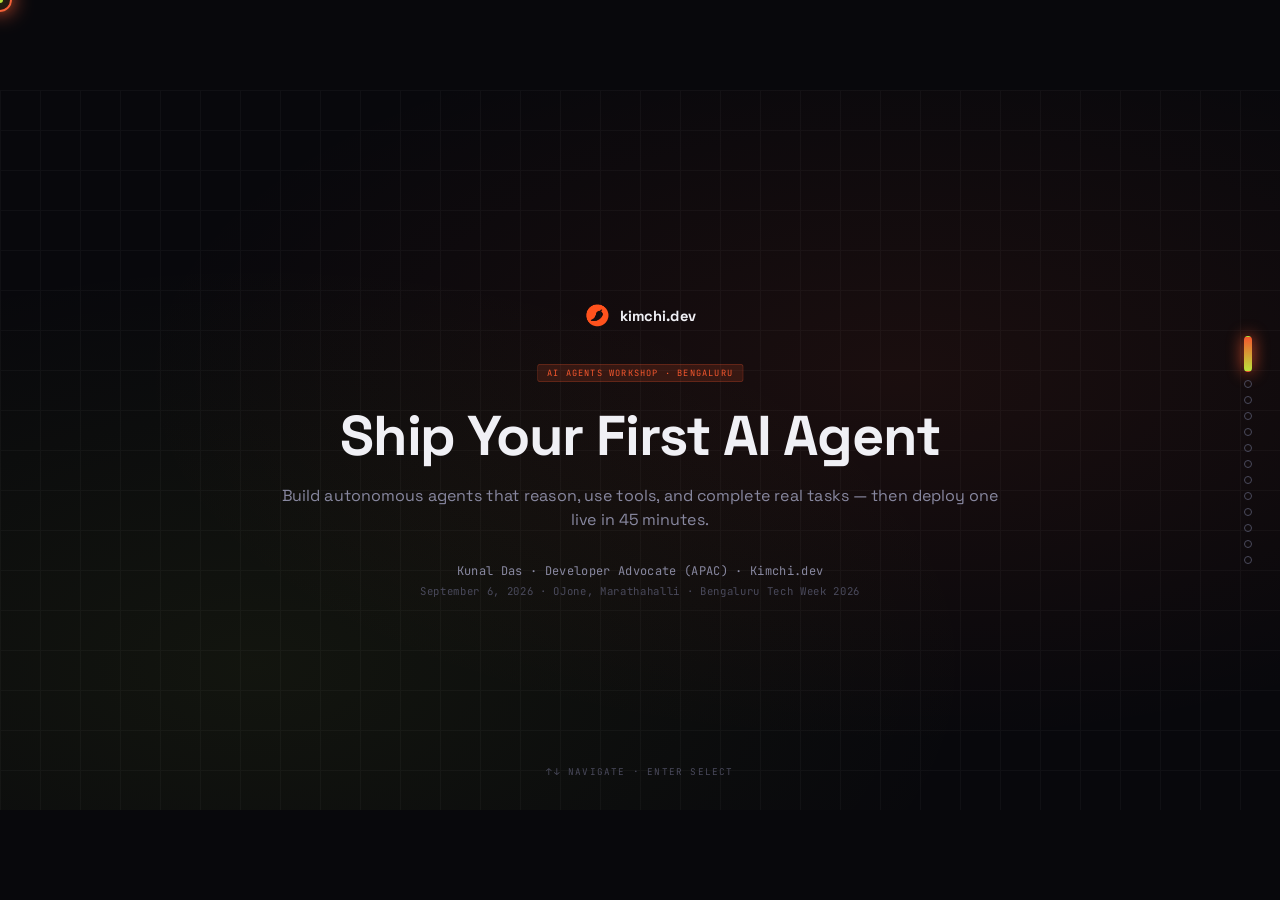
==== commit 19f8cf0d: "Fix stage centering: transform-origin center + translate(-50%,-50%)" ====
--- a/2026/ai-agents-workshop-blr/index.html
+++ b/2026/ai-agents-workshop-blr/index.html
@@ -29,7 +29,7 @@
 
 /* === VIEWPORT + STAGE === */
 .deck-viewport { position:fixed; inset:0; overflow:hidden; background:var(--terminal-black); }
-.deck-stage { position:absolute; left:0; top:0; width:1920px; height:1080px; overflow:hidden; transform-origin:0 0; background:var(--terminal-black); }
+.deck-stage { position:absolute; left:50%; top:50%; width:1920px; height:1080px; overflow:hidden; transform-origin:center center; background:var(--terminal-black); }
 .slide { position:absolute; inset:0; width:1920px; height:1080px; overflow:hidden; display:block; visibility:hidden; opacity:0; pointer-events:none; background:var(--terminal-black); }
 .slide.active,.slide.visible { visibility:visible; opacity:1; pointer-events:auto; z-index:1; }
 img,video,canvas,svg { max-width:100%; max-height:100%; }
@@ -215,7 +215,7 @@
             <div class="card card-accent-lime" style="text-align:center;padding:40px;">
                 <h3 class="h3 accent-lime" style="margin-bottom:20px;">Scan to Register</h3>
                 <div class="qr-container">
-                    <img src="[data-uri]" alt="QR code for registration form">
+                    <img src="[data-uri]" alt="QR code for registration form">
                 </div>
                 <p class="qr-label">Registration Form</p>
                 <p class="body-text" style="margin-top:20px;font-size:18px;">Drop your email + GitHub handle.<br>We'll send materials and your API key.</p>
@@ -629,7 +629,7 @@
             <div class="card card-accent-lime" style="text-align:center;padding:40px;">
                 <h3 class="h3 accent-lime" style="margin-bottom:20px;">Submit Your Project</h3>
                 <div class="qr-container">
-                    <img src="[data-uri]" alt="QR code for challenge submission form">
+                    <img src="[data-uri]" alt="QR code for challenge submission form">
                 </div>
                 <p class="qr-label">Submission Form</p>
                 <p class="body-text" style="margin-top:20px;font-size:18px;">Scan when your site is live.<br>Need: deployed URL + repo link.</p>
@@ -740,7 +740,7 @@
             <p class="caption" style="margin-top:8px;">2 minutes. Be brutally honest.</p>
         </div>
         <div class="qr-container" style="padding:12px;">
-            <img src="[data-uri]" alt="QR code for feedback form" style="width:120px;height:120px;">
+            <img src="[data-uri]" alt="QR code for feedback form" style="width:120px;height:120px;">
         </div>
     </div>
     <div class="bp-reveal-fade" style="margin-top:48px;animation-delay:0.65s;">
@@ -762,7 +762,7 @@
 
     function scaleStage() {
         var s = Math.min(window.innerWidth / 1920, window.innerHeight / 1080);
-        stage.style.transform = 'scale(' + s + ')';
+        stage.style.transform = 'translate(-50%, -50%) scale(' + s + ')';
     }
     scaleStage();
     window.addEventListener('resize', scaleStage);
